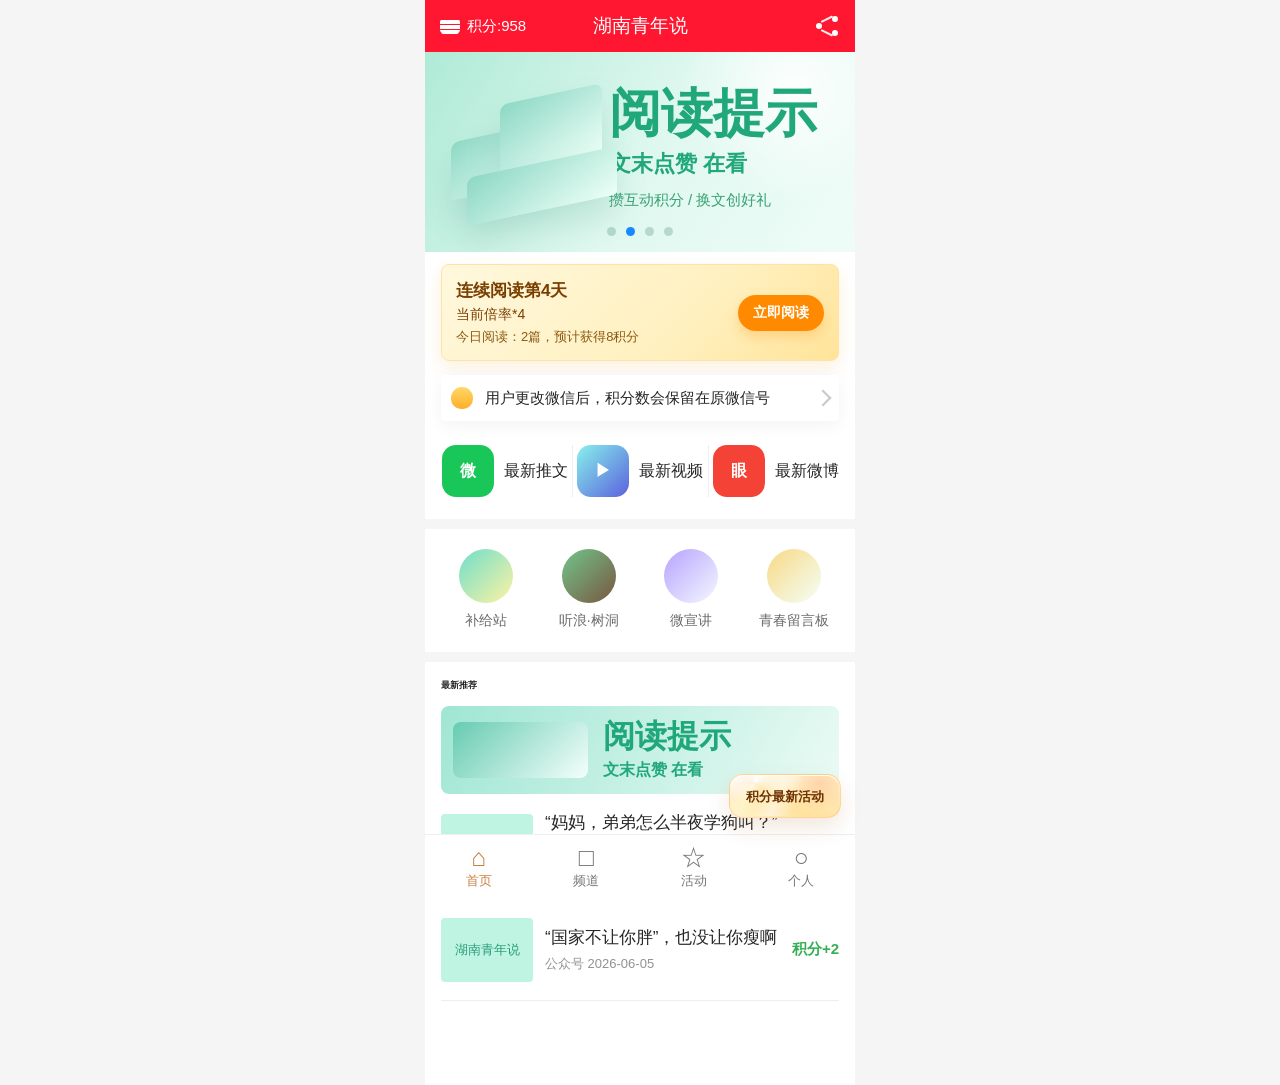
==== index.html @ 9aa3a5c1 "Add files via upload" ====
<!doctype html>
<html lang="zh-CN">
  <head>
    <meta charset="utf-8" />
    <meta name="viewport" content="width=device-width, initial-scale=1" />
    <title>湖南青年说</title>
    <link rel="stylesheet" href="./styles.css" />
  </head>
  <body>
    <main class="phone-page">
      <header class="topbar">
        <a class="points" href="./points-ledger.html" aria-label="查看我的积分流水">
          <span class="coin-stack" aria-hidden="true"></span>
          <span>积分:958</span>
        </a>
        <h1>湖南青年说</h1>
        <button class="page-share" type="button" aria-label="分享湖南青年说" aria-controls="share-modal">
          <span></span>
          <span></span>
          <span></span>
        </button>
      </header>

      <section class="hero" aria-label="首页轮播图">
        <div class="hero-art">
          <div class="book book-one"></div>
          <div class="book book-two"></div>
          <div class="book book-three"></div>
        </div>
        <div class="hero-copy">
          <strong>阅读提示</strong>
          <span>文末点赞 在看</span>
          <small>攒互动积分 / 换文创好礼</small>
        </div>
        <div class="dots" aria-hidden="true">
          <span></span>
          <span class="active"></span>
          <span></span>
          <span></span>
        </div>
      </section>

      <section class="checkin-card" aria-label="阅读签到">
        <div class="checkin-main">
          <strong>连续阅读第4天</strong>
          <span>当前倍率*4</span>
          <small>今日阅读：2篇，预计获得8积分</small>
        </div>
        <a class="read-button" href="#recommend">立即阅读</a>
      </section>

      <section class="notice">
        <span class="bell" aria-hidden="true"></span>
        <p>用户更改微信后，积分数会保留在原微信号</p>
        <span class="chevron" aria-hidden="true"></span>
      </section>

      <nav class="quick-links" aria-label="快捷入口">
        <a href="#">
          <span class="quick-icon wechat">微</span>
          <span>最新推文</span>
        </a>
        <a href="#">
          <span class="quick-icon video">▶</span>
          <span>最新视频</span>
        </a>
        <a href="#">
          <span class="quick-icon weibo">眼</span>
          <span>最新微博</span>
        </a>
      </nav>

      <section class="feature-grid" aria-label="频道入口">
        <a href="#">
          <span class="round-img img-one"></span>
          <span>补给站</span>
        </a>
        <a href="./tinglang-treehole.html">
          <span class="round-img img-two"></span>
          <span>听浪·树洞</span>
        </a>
        <a href="#">
          <span class="round-img img-three"></span>
          <span>微宣讲</span>
        </a>
        <a href="./message-board.html">
          <span class="round-img img-four"></span>
          <span>青春留言板</span>
        </a>
      </section>

      <section class="recommend" id="recommend">
        <h2>最新推荐</h2>
        <div class="banner">
          <div class="banner-art"></div>
          <div>
            <strong>阅读提示</strong>
            <span>文末点赞 在看</span>
          </div>
        </div>

        <article class="story">
          <div class="thumb">湖南青年说</div>
          <div class="story-body">
            <h3>“妈妈，弟弟怎么半夜学狗叫？”7岁姐姐一句话，救了弟弟一命</h3>
            <p>公众号 2026-06-05</p>
          </div>
          <strong>积分+2</strong>
        </article>

        <article class="story">
          <div class="thumb">湖南青年说</div>
          <div class="story-body">
            <h3>“国家不让你胖”，也没让你瘦啊</h3>
            <p>公众号 2026-06-05</p>
          </div>
          <strong>积分+2</strong>
        </article>
      </section>
    </main>

    <nav class="tabbar" aria-label="底部导航">
      <a class="active" href="#"><span>⌂</span>首页</a>
      <a href="#"><span>□</span>频道</a>
      <a href="#"><span>☆</span>活动</a>
      <a href="#"><span>○</span>个人</a>
    </nav>

    <a class="floating-activity floating-activity--points" href="./points-activity.html" aria-label="积分最新活动">
      <span class="floating-copy">积分最新活动</span>
    </a>

    <div class="share-modal" id="share-modal" aria-hidden="true">
      <div class="modal-backdrop" data-close-share></div>
      <section class="share-dialog" role="dialog" aria-modal="true" aria-labelledby="share-title">
        <div class="particle-field" aria-hidden="true">
          <span></span>
          <span></span>
          <span></span>
          <span></span>
          <span></span>
          <span></span>
          <span></span>
          <span></span>
        </div>
        <button class="modal-close" type="button" aria-label="关闭分享弹窗" data-close-share>×</button>
        <div class="system-mark" aria-hidden="true">
          <span></span>
          <span></span>
          <span></span>
        </div>
        <p class="modal-kicker">湖南青年说</p>
        <h2 id="share-title">分享有礼</h2>
        <p class="modal-message">当日第一次分享并有1位以上好友阅读，即可获得5积分</p>
        <button class="modal-action" type="button">立即分享</button>
      </section>
    </div>

    <script src="./script.js"></script>
  </body>
</html>
---- styles.css ----
:root {
  --red: #ff1731;
  --green: #24b17f;
  --text: #252525;
  --muted: #929292;
  --line: #eeeeee;
  --page: #f5f5f5;
  --radius-sm: 8px;
  --radius-md: 14px;
  --ease-pop: cubic-bezier(0.2, 0.9, 0.22, 1.18);
}

* {
  box-sizing: border-box;
}

html {
  background: #dedede;
}

body {
  margin: 0;
  min-height: 100vh;
  color: var(--text);
  font-family: -apple-system, BlinkMacSystemFont, "Segoe UI", "PingFang SC",
    "Microsoft YaHei", sans-serif;
  background: var(--page);
}

a {
  color: inherit;
  text-decoration: none;
}

.phone-page {
  width: min(100%, 430px);
  min-height: 100vh;
  margin: 0 auto;
  padding-bottom: 84px;
  background: #fff;
  overflow: hidden;
}

.topbar {
  position: sticky;
  top: 0;
  z-index: 10;
  display: grid;
  grid-template-columns: 1fr auto 1fr;
  align-items: center;
  height: 52px;
  padding: 0 14px;
  color: #fff;
  background: var(--red);
}

.topbar h1 {
  margin: 0;
  font-size: 19px;
  font-weight: 500;
  letter-spacing: 0;
}

.points {
  display: inline-flex;
  align-items: center;
  gap: 6px;
  font-size: 15px;
  white-space: nowrap;
}

.points-page {
  background: #f4f4f4;
}

.points-appbar {
  display: grid;
  grid-template-columns: 64px 1fr 96px;
  align-items: center;
  height: 52px;
  padding: 0 12px;
  border-bottom: 1px solid #eeeeee;
  background: #fff;
}

.points-appbar h1 {
  margin: 0;
  color: #333;
  font-size: 18px;
  font-weight: 500;
  text-align: center;
}

.points-appbar span {
  color: #666;
  font-size: 13px;
  text-align: right;
}

.back-link.dark {
  color: #333;
}

.points-ledger-card {
  margin: 14px 14px 24px;
  overflow: hidden;
  border: 1px solid #eeeeee;
  border-radius: 4px;
  background: #fff;
}

.points-summary {
  display: flex;
  align-items: flex-start;
  justify-content: space-between;
  gap: 12px;
  padding: 16px;
  border-bottom: 0;
  background: #fff;
}

.points-divider {
  height: 1px;
  margin: 0 16px;
  background: #e5e5e5;
}

.points-summary p {
  margin: 0 0 22px;
  color: #666;
  font-size: 18px;
  line-height: 1.2;
}

.points-summary strong {
  display: block;
  margin-bottom: 8px;
  color: #222;
  font-size: 18px;
  line-height: 1.45;
  font-weight: 500;
}

.points-summary time {
  display: block;
  color: #b8b8b8;
  font-size: 13px;
}

.points-summary button {
  padding: 0;
  color: #0f9f9a;
  font: inherit;
  font-size: 16px;
  border: 0;
  background: transparent;
  white-space: nowrap;
}

.ledger-list {
  overflow: hidden;
  background: #fff;
}

.ledger-list article {
  display: grid;
  grid-template-columns: 1fr auto;
  gap: 12px;
  align-items: center;
  min-height: 92px;
  padding: 15px 16px;
  border-top: 1px solid #eeeeee;
  transition:
    background 160ms ease,
    transform 160ms ease;
}

.ledger-list article:first-child {
  border-top: 0;
}

.ledger-list article:active {
  background: #fafafa;
  transform: scale(0.995);
}

.ledger-list h2 {
  display: -webkit-box;
  margin: 0;
  overflow: hidden;
  color: #222;
  font-size: 18px;
  line-height: 1.35;
  font-weight: 500;
  -webkit-line-clamp: 2;
  -webkit-box-orient: vertical;
}

.ledger-list p,
.ledger-list time {
  display: block;
  margin: 6px 0 0;
  color: #b8b8b8;
  font-size: 13px;
  line-height: 1.35;
}

.ledger-list strong {
  font-size: 17px;
  font-weight: 500;
  white-space: nowrap;
}

.score-plus {
  color: #2caf52;
}

.score-minus {
  color: #b8222d;
}

.points-activity-page {
  background:
    radial-gradient(circle at 18% 0%, rgba(255, 23, 49, 0.1), transparent 28%),
    radial-gradient(circle at 94% 20%, rgba(36, 177, 127, 0.12), transparent 24%),
    #f7f8f8;
  color: #202522;
}

.activity-hero {
  position: relative;
  overflow: hidden;
  margin: 14px 16px 12px;
  padding: 22px 18px;
  color: #1f4036;
  border: 1px solid rgba(36, 177, 127, 0.18);
  border-radius: var(--radius-md);
  background:
    radial-gradient(circle at 88% 14%, rgba(255, 255, 255, 0.98) 0 12%, transparent 13%),
    conic-gradient(from 220deg at 16% 18%, rgba(36, 177, 127, 0.2), rgba(255, 255, 255, 0.9), rgba(255, 138, 0, 0.14), rgba(239, 250, 245, 0.95), rgba(36, 177, 127, 0.2)),
    linear-gradient(135deg, rgba(255, 255, 255, 0.9), rgba(246, 255, 251, 0.88));
  box-shadow: 0 12px 30px rgba(20, 30, 26, 0.08);
}

.activity-hero::after {
  content: "";
  position: absolute;
  right: -34px;
  bottom: -42px;
  width: 132px;
  height: 132px;
  border: 1px solid rgba(255, 255, 255, 0.28);
  border-radius: 38px;
  transform: rotate(18deg);
}

.activity-hero p,
.activity-hero h2,
.activity-hero span {
  position: relative;
  z-index: 1;
}

.activity-hero p {
  margin: 0;
  color: #24b17f;
  font-size: 12px;
  font-weight: 800;
}

.activity-hero h2 {
  max-width: 280px;
  margin: 9px 0 8px;
  font-size: 25px;
  line-height: 1.22;
}

.activity-hero span {
  display: block;
  max-width: 280px;
  color: #5c756a;
  font-size: 13px;
  line-height: 1.45;
}

.activity-rules {
  display: grid;
  gap: 10px;
  margin: 0 16px 12px;
}

.rule-card {
  display: grid;
  grid-template-columns: 44px 1fr;
  gap: 12px;
  padding: 14px;
  border: 1px solid rgba(32, 37, 34, 0.08);
  border-radius: var(--radius-md);
  background: rgba(255, 255, 255, 0.94);
  box-shadow: 0 8px 20px rgba(33, 42, 38, 0.06);
}

.rule-featured {
  background:
    radial-gradient(circle at 94% 12%, rgba(36, 177, 127, 0.12), transparent 28%),
    #fff;
}

.rule-index {
  display: inline-flex;
  align-items: center;
  justify-content: center;
  width: 38px;
  height: 38px;
  color: var(--red);
  font-size: 13px;
  font-weight: 800;
  border-radius: 50%;
  background: rgba(255, 23, 49, 0.08);
}

.rule-card h3 {
  margin: 0;
  font-size: 16px;
  line-height: 1.25;
}

.rule-card p {
  margin: 6px 0 0;
  color: #6b7672;
  font-size: 13px;
  line-height: 1.5;
}

.multiplier-table {
  display: grid;
  grid-template-columns: repeat(3, minmax(0, 1fr));
  gap: 6px;
  margin: 10px 0 0;
}

.multiplier-table div {
  padding: 7px 6px;
  text-align: center;
  border: 1px solid rgba(32, 37, 34, 0.08);
  border-radius: 7px;
  background: rgba(255, 255, 255, 0.72);
}

.multiplier-table dt,
.multiplier-table dd {
  margin: 0;
}

.multiplier-table dt {
  color: #6b7672;
  font-size: 11px;
}

.multiplier-table dd {
  margin-top: 3px;
  color: #202522;
  font-size: 13px;
  font-weight: 800;
}

.activity-note {
  margin: 0 16px 14px;
  padding: 13px 14px;
  border-radius: var(--radius-md);
  background: rgba(255, 138, 0, 0.1);
}

.activity-note strong {
  display: block;
  color: #7a4b0b;
  font-size: 14px;
}

.activity-note p {
  margin: 6px 0 0;
  color: #8a5a12;
  font-size: 13px;
  line-height: 1.5;
}

.activity-cta {
  display: flex;
  align-items: center;
  justify-content: center;
  height: 44px;
  margin: 0 16px 24px;
  color: #fff;
  font-weight: 800;
  border-radius: var(--radius-sm);
  background: #24b17f;
  box-shadow: 0 10px 20px rgba(36, 177, 127, 0.18);
}

.page-share {
  appearance: none;
  border: 0;
  padding: 0;
  justify-self: end;
  position: relative;
  display: block;
  width: 28px;
  height: 28px;
  border-radius: 50%;
  background: transparent;
  cursor: pointer;
  transition:
    background 160ms ease,
    transform 160ms ease;
}

.page-share:active {
  transform: scale(0.9);
}

.page-share:focus-visible {
  outline: 2px solid rgba(255, 255, 255, 0.85);
  outline-offset: 3px;
}

.page-share::before,
.page-share::after {
  content: "";
  position: absolute;
  left: 8px;
  width: 13px;
  height: 2px;
  border-radius: 2px;
  background: rgba(255, 255, 255, 0.9);
  transform-origin: left center;
}

.page-share::before {
  top: 9px;
  transform: rotate(-26deg);
}

.page-share::after {
  bottom: 9px;
  transform: rotate(26deg);
}

.page-share span {
  position: absolute;
  width: 6px;
  height: 6px;
  border-radius: 50%;
  background: #fff;
}

.page-share span:nth-child(1) {
  left: 3px;
  top: 11px;
}

.page-share span:nth-child(2) {
  right: 3px;
  top: 4px;
}

.page-share span:nth-child(3) {
  right: 3px;
  bottom: 4px;
}

.coin-stack,
.bell {
  display: inline-block;
  width: 22px;
  height: 22px;
  flex: 0 0 auto;
}

.coin-stack {
  border-radius: 50%;
  background:
    linear-gradient(#fff, #fff) center 5px / 20px 4px no-repeat,
    linear-gradient(#fff, #fff) center 10px / 20px 4px no-repeat,
    linear-gradient(#fff, #fff) center 15px / 20px 4px no-repeat;
}

.hero {
  position: relative;
  display: grid;
  grid-template-columns: 42% 58%;
  min-height: 200px;
  padding: 26px 20px 34px;
  overflow: hidden;
  background:
    radial-gradient(circle at 86% 18%, rgba(255, 255, 255, 0.9), transparent 28%),
    linear-gradient(120deg, #afead7 0%, #dff8ef 52%, #effcf8 100%);
}

.hero-art {
  position: relative;
  min-height: 118px;
}

.book {
  position: absolute;
  border-radius: 8px 8px 4px 4px;
  background: linear-gradient(150deg, #8dd8c4, #ecfff7);
  box-shadow: 0 18px 30px rgba(61, 149, 130, 0.18);
  transform: skewY(-12deg);
}

.book-one {
  left: 6px;
  top: 54px;
  width: 100px;
  height: 58px;
}

.book-two {
  left: 55px;
  top: 16px;
  width: 102px;
  height: 70px;
}

.book-three {
  left: 22px;
  top: 84px;
  width: 150px;
  height: 48px;
}

.hero-copy {
  display: flex;
  flex-direction: column;
  justify-content: center;
  min-width: 0;
  color: #20a77a;
}

.hero-copy strong {
  font-size: clamp(40px, 12vw, 52px);
  line-height: 1.05;
  font-weight: 800;
}

.hero-copy span {
  margin-top: 8px;
  font-size: 22px;
  font-weight: 700;
  white-space: nowrap;
}

.hero-copy small {
  margin-top: 12px;
  font-size: 15px;
  color: #39a274;
}

.dots {
  position: absolute;
  bottom: 16px;
  left: 50%;
  display: flex;
  gap: 10px;
  transform: translateX(-50%);
}

.dots span {
  width: 9px;
  height: 9px;
  border-radius: 50%;
  background: rgba(27, 102, 87, 0.22);
}

.dots .active {
  background: #1689ff;
}

.checkin-card {
  display: flex;
  align-items: center;
  justify-content: space-between;
  gap: 14px;
  margin: 12px 16px 14px;
  padding: 14px;
  color: #793f00;
  border: 1px solid #ffe2a8;
  border-radius: 8px;
  background: linear-gradient(135deg, #fff8dd 0%, #fff0bf 62%, #ffe49a 100%);
  box-shadow: 0 7px 18px rgba(235, 166, 48, 0.16);
}

.checkin-main {
  min-width: 0;
}

.checkin-main strong,
.checkin-main span,
.checkin-main small {
  display: block;
}

.checkin-main strong {
  font-size: 17px;
}

.checkin-main span {
  margin-top: 4px;
  font-size: 14px;
}

.checkin-main small {
  margin-top: 4px;
  color: #8b5a10;
  font-size: 13px;
}

.read-button {
  display: inline-flex;
  align-items: center;
  justify-content: center;
  min-width: 86px;
  height: 36px;
  padding: 0 14px;
  color: #fff;
  font-size: 14px;
  font-weight: 700;
  border-radius: 18px;
  background: #ff8a00;
  box-shadow: 0 6px 12px rgba(255, 138, 0, 0.24);
  white-space: nowrap;
}

.notice {
  display: flex;
  align-items: center;
  gap: 12px;
  margin: 0 16px;
  padding: 12px 10px;
  border-radius: 4px;
  background: #fff;
  box-shadow: 0 4px 18px rgba(0, 0, 0, 0.05);
}

.notice p {
  flex: 1;
  margin: 0;
  font-size: 15px;
  white-space: nowrap;
  overflow: hidden;
  text-overflow: ellipsis;
}

.bell {
  border-radius: 50% 50% 45% 45%;
  background: linear-gradient(#ffd766, #ffaf28);
}

.chevron {
  width: 12px;
  height: 12px;
  border-top: 2px solid #c8c8c8;
  border-right: 2px solid #c8c8c8;
  transform: rotate(45deg);
}

.quick-links {
  display: grid;
  grid-template-columns: repeat(3, 1fr);
  padding: 24px 12px 22px;
  border-bottom: 10px solid var(--page);
}

.quick-links a {
  display: flex;
  align-items: center;
  justify-content: center;
  gap: 10px;
  min-width: 0;
  font-size: 16px;
}

.quick-links a + a {
  border-left: 1px solid var(--line);
}

.quick-icon {
  display: inline-flex;
  align-items: center;
  justify-content: center;
  width: 52px;
  height: 52px;
  color: #fff;
  font-size: 16px;
  font-weight: 800;
  border-radius: 14px;
}

.wechat {
  background: #19c759;
}

.video {
  background: linear-gradient(135deg, #87f1ec, #5b61dd);
}

.weibo {
  background: #f44336;
}

.feature-grid {
  display: grid;
  grid-template-columns: repeat(4, 1fr);
  gap: 12px;
  padding: 20px 16px 22px;
  border-bottom: 10px solid var(--page);
}

.feature-grid a {
  display: flex;
  flex-direction: column;
  align-items: center;
  gap: 9px;
  min-width: 0;
  color: #6b6b6b;
  font-size: 14px;
  text-align: center;
}

.round-img {
  width: 54px;
  height: 54px;
  border-radius: 50%;
  background: linear-gradient(135deg, #6edecb, #fff3a3);
}

.img-two {
  background: linear-gradient(135deg, #72c58b, #78563f);
}

.img-three {
  background: linear-gradient(135deg, #b7a3ff, #f4f8ff);
}

.img-four {
  background: linear-gradient(135deg, #f7d985, #f5fff8);
}

.recommend {
  padding: 18px 16px 0;
}

.recommend h2 {
  margin: 0 0 14px;
  font-size: 8.5px;
}

.banner {
  display: grid;
  grid-template-columns: 40% 1fr;
  align-items: center;
  min-height: 88px;
  padding: 12px;
  border-radius: 8px;
  color: #20a77a;
  background: linear-gradient(120deg, #9fe6d3, #ebfbf5);
}

.banner-art {
  width: 90%;
  height: 56px;
  border-radius: 8px;
  background: linear-gradient(135deg, #67cbb2, #f4fffb);
}

.banner strong,
.banner span {
  display: block;
  white-space: nowrap;
}

.banner strong {
  font-size: 32px;
  line-height: 1;
}

.banner span {
  margin-top: 8px;
  font-size: 16px;
  font-weight: 700;
}

.story {
  display: grid;
  grid-template-columns: 92px 1fr auto;
  gap: 12px;
  align-items: center;
  padding: 18px 0;
  border-bottom: 1px solid var(--line);
}

.thumb {
  display: flex;
  align-items: center;
  justify-content: center;
  height: 64px;
  padding: 8px;
  color: #2b9d79;
  font-size: 13px;
  border-radius: 4px;
  background: #bff4e3;
}

.story h3 {
  display: -webkit-box;
  margin: 0;
  overflow: hidden;
  font-size: 17px;
  line-height: 1.35;
  font-weight: 500;
  -webkit-line-clamp: 2;
  -webkit-box-orient: vertical;
}

.story p {
  margin: 5px 0 0;
  color: var(--muted);
  font-size: 13px;
}

.story > strong {
  color: #36af54;
  font-size: 15px;
  white-space: nowrap;
}

.tabbar {
  position: fixed;
  right: 0;
  bottom: 0;
  left: 0;
  z-index: 20;
  display: grid;
  grid-template-columns: repeat(4, 1fr);
  width: min(100%, 430px);
  height: 66px;
  margin: 0 auto;
  border-top: 1px solid var(--line);
  background: #fff;
}

.tabbar a {
  display: flex;
  flex-direction: column;
  align-items: center;
  justify-content: center;
  gap: 2px;
  color: #777;
  font-size: 13px;
}

.tabbar span {
  font-size: 25px;
  line-height: 1;
}

.tabbar .active {
  color: #c98143;
}

.floating-activity {
  position: fixed;
  right: max(14px, calc((100vw - 430px) / 2 + 14px));
  bottom: 82px;
  z-index: 30;
  isolation: isolate;
  display: inline-flex;
  align-items: center;
  justify-content: center;
  min-width: 112px;
  min-height: 44px;
  max-width: 132px;
  overflow: hidden;
  padding: 8px 14px;
  color: #6e3100;
  font-size: 13px;
  line-height: 1;
  font-weight: 800;
  border: 1px solid rgba(255, 159, 67, 0.34);
  border-radius: var(--radius-md);
  background:
    radial-gradient(120% 150% at 0% 0%, rgba(255, 255, 255, 0.95) 0%, transparent 42%),
    conic-gradient(from 210deg at 22% 20%, rgba(255, 243, 199, 0.95), rgba(255, 149, 61, 0.22), rgba(255, 255, 255, 0.88), rgba(255, 214, 118, 0.62), rgba(255, 243, 199, 0.95)),
    linear-gradient(135deg, #fffaf0, #fff4df);
  box-shadow:
    0 10px 22px rgba(166, 91, 18, 0.14),
    inset 0 1px 0 rgba(255, 255, 255, 0.9);
  cursor: pointer;
  transition:
    border-color 180ms ease,
    box-shadow 180ms ease,
    filter 180ms ease,
    transform 180ms var(--ease-pop);
}

.floating-activity::before {
  content: "";
  position: absolute;
  inset: 1px;
  z-index: -1;
  border-radius: inherit;
  background:
    linear-gradient(110deg, transparent 0 28%, rgba(255, 255, 255, 0.62) 44%, transparent 62%),
    radial-gradient(circle at 82% 18%, rgba(255, 102, 71, 0.2), transparent 30%);
  opacity: 0.82;
  transition:
    opacity 180ms ease,
    transform 220ms ease;
}

.floating-activity:hover,
.floating-activity:focus-visible {
  transform: translateY(-3px);
  border-color: rgba(255, 126, 45, 0.52);
  filter: saturate(1.08);
  box-shadow:
    0 15px 28px rgba(166, 91, 18, 0.2),
    inset 0 1px 0 rgba(255, 255, 255, 0.95);
}

.floating-activity:hover::before,
.floating-activity:focus-visible::before {
  opacity: 1;
  transform: translateX(5px);
}

.floating-activity:focus-visible {
  outline: 2px solid rgba(255, 138, 0, 0.42);
  outline-offset: 3px;
}

.floating-activity:active {
  transform: translateY(-1px) scale(0.97);
}

.floating-copy {
  position: relative;
  z-index: 1;
}

.floating-activity--points {
  --variant-accent: #ff8a00;
  animation: activity-bob 3.8s ease-in-out infinite;
}

.floating-activity--points:hover,
.floating-activity--points:focus-visible {
  animation-play-state: paused;
}

@keyframes activity-bob {
  0%,
  100% {
    translate: 0 0;
  }

  50% {
    translate: 0 -5px;
  }
}

.modal-open {
  overflow: hidden;
}

.share-modal {
  position: fixed;
  inset: 0;
  z-index: 50;
  display: grid;
  place-items: center;
  padding: 20px;
  pointer-events: none;
  opacity: 0;
  transition: opacity 180ms ease;
}

.share-modal.is-open {
  pointer-events: auto;
  opacity: 1;
}

.modal-backdrop {
  position: absolute;
  inset: 0;
  background: rgba(22, 24, 30, 0.4);
  backdrop-filter: blur(14px) saturate(1.2);
  -webkit-backdrop-filter: blur(14px) saturate(1.2);
}

.share-dialog {
  position: relative;
  width: min(100%, 340px);
  overflow: hidden;
  padding: 24px 22px 22px;
  text-align: center;
  border: 1px solid rgba(255, 255, 255, 0.68);
  border-radius: var(--radius-md);
  background:
    linear-gradient(180deg, rgba(255, 255, 255, 0.88), rgba(255, 255, 255, 0.76)),
    radial-gradient(circle at 50% 0%, rgba(255, 51, 70, 0.18), transparent 42%);
  box-shadow:
    0 24px 60px rgba(35, 36, 43, 0.2),
    inset 0 1px 0 rgba(255, 255, 255, 0.85);
  transform: translateY(16px) scale(0.96);
  transition:
    transform 220ms var(--ease-pop),
    opacity 180ms ease;
}

.share-modal.is-open .share-dialog {
  transform: translateY(0) scale(1);
}

.particle-field {
  position: absolute;
  inset: 0;
  overflow: hidden;
  pointer-events: none;
}

.particle-field span {
  position: absolute;
  width: 5px;
  height: 5px;
  border-radius: 50%;
  background: rgba(255, 44, 64, 0.45);
  animation: particle-float 3.8s ease-in-out infinite;
}

.particle-field span:nth-child(1) {
  left: 12%;
  top: 18%;
}

.particle-field span:nth-child(2) {
  left: 76%;
  top: 16%;
  animation-delay: 0.3s;
  background: rgba(36, 177, 127, 0.5);
}

.particle-field span:nth-child(3) {
  left: 87%;
  top: 48%;
  animation-delay: 0.7s;
}

.particle-field span:nth-child(4) {
  left: 18%;
  top: 64%;
  animation-delay: 1s;
  background: rgba(255, 138, 0, 0.48);
}

.particle-field span:nth-child(5) {
  left: 62%;
  top: 78%;
  animation-delay: 1.4s;
}

.particle-field span:nth-child(6) {
  left: 42%;
  top: 14%;
  animation-delay: 1.7s;
  background: rgba(22, 137, 255, 0.42);
}

.particle-field span:nth-child(7) {
  left: 30%;
  top: 84%;
  animation-delay: 2s;
}

.particle-field span:nth-child(8) {
  left: 92%;
  top: 76%;
  animation-delay: 2.4s;
  background: rgba(36, 177, 127, 0.45);
}

.modal-close {
  position: absolute;
  top: 12px;
  right: 12px;
  display: inline-flex;
  align-items: center;
  justify-content: center;
  width: 30px;
  height: 30px;
  padding: 0;
  color: #6d6d6d;
  font-size: 22px;
  line-height: 1;
  border: 0;
  border-radius: 50%;
  background: rgba(255, 255, 255, 0.7);
  cursor: pointer;
  transition:
    background 160ms ease,
    transform 160ms ease;
}

.modal-close:active,
.modal-action:active {
  transform: scale(0.96);
}

.system-mark {
  position: relative;
  display: inline-flex;
  align-items: center;
  justify-content: center;
  width: 58px;
  height: 58px;
  margin: 4px auto 12px;
  border-radius: 18px;
  background: linear-gradient(135deg, #ff263f, #ff8a00);
  box-shadow: 0 14px 28px rgba(255, 55, 55, 0.26);
}

.system-mark span {
  position: absolute;
  width: 8px;
  height: 8px;
  border-radius: 50%;
  background: #fff;
}

.system-mark span:nth-child(1) {
  left: 16px;
  top: 25px;
}

.system-mark span:nth-child(2) {
  right: 15px;
  top: 15px;
}

.system-mark span:nth-child(3) {
  right: 15px;
  bottom: 15px;
}

.modal-kicker {
  margin: 0;
  color: var(--red);
  font-size: 12px;
  font-weight: 700;
}

.share-dialog h2 {
  margin: 7px 0 0;
  font-size: 26px;
  line-height: 1.15;
}

.modal-message {
  margin: 12px auto 20px;
  color: #5e4a45;
  font-size: 17px;
  line-height: 1.45;
}

.modal-action {
  display: inline-flex;
  align-items: center;
  justify-content: center;
  width: 100%;
  height: 44px;
  color: #fff;
  font-size: 16px;
  font-weight: 800;
  border: 0;
  border-radius: var(--radius-sm);
  background: linear-gradient(90deg, #ff263f, #ff8a00);
  box-shadow: 0 12px 24px rgba(255, 82, 35, 0.24);
  cursor: pointer;
  transition:
    box-shadow 160ms ease,
    transform 160ms ease;
}

@keyframes particle-float {
  0%,
  100% {
    transform: translate3d(0, 0, 0) scale(1);
    opacity: 0.34;
  }

  50% {
    transform: translate3d(8px, -12px, 0) scale(1.8);
    opacity: 0.88;
  }
}

@media (prefers-reduced-motion: reduce) {
  .floating-activity,
  .board-particles span,
  .particle-field span {
    animation: none;
  }

  .page-share,
  .floating-activity,
  .share-dialog,
  .submit-message,
  .board-hero,
  .points-panel,
  .message-list article,
  .message-form input,
  .message-form textarea {
    transition: none;
  }
}

.board-page {
  position: relative;
  --board-ease: cubic-bezier(0.2, 0.8, 0.2, 1);
  --board-background: #f8faf9;
  --board-card: rgba(255, 255, 255, 0.86);
  --board-card-solid: #ffffff;
  --board-foreground: #202522;
  --board-muted: #6c7772;
  --board-border: rgba(32, 37, 34, 0.1);
  --board-ring: rgba(36, 177, 127, 0.22);
  --board-shadow: 0 12px 30px rgba(20, 30, 26, 0.08);
  background:
    radial-gradient(circle at 18% 0%, rgba(36, 177, 127, 0.12), transparent 28%),
    radial-gradient(circle at 100% 22%, rgba(255, 138, 0, 0.1), transparent 24%),
    linear-gradient(180deg, var(--board-background) 0%, #f5f7f6 100%);
  color: var(--board-foreground);
}

.board-particles {
  position: fixed;
  inset: 52px calc((100vw - min(100%, 430px)) / 2) 66px;
  z-index: 0;
  pointer-events: none;
  overflow: hidden;
}

.board-particles span {
  position: absolute;
  width: 4px;
  height: 4px;
  border-radius: 50%;
  background: rgba(36, 177, 127, 0.34);
  box-shadow: 0 0 18px rgba(36, 177, 127, 0.24);
  animation: board-particle-float 5.2s var(--board-ease) infinite;
}

.board-particles span:nth-child(1) {
  left: 12%;
  top: 10%;
}

.board-particles span:nth-child(2) {
  left: 82%;
  top: 18%;
  animation-delay: 0.6s;
  background: rgba(255, 138, 0, 0.32);
}

.board-particles span:nth-child(3) {
  left: 72%;
  top: 46%;
  animation-delay: 1.2s;
}

.board-particles span:nth-child(4) {
  left: 18%;
  top: 62%;
  animation-delay: 1.8s;
  background: rgba(255, 138, 0, 0.26);
}

.board-particles span:nth-child(5) {
  left: 46%;
  top: 82%;
  animation-delay: 2.4s;
}

.board-particles span:nth-child(6) {
  left: 90%;
  top: 78%;
  animation-delay: 3s;
}

.board-page > :not(.board-particles) {
  position: relative;
  z-index: 1;
}

.board-topbar {
  position: sticky;
  top: 0;
  z-index: 10;
  display: grid;
  grid-template-columns: 40px 1fr 40px;
  align-items: center;
  height: 52px;
  padding: 0 12px;
  color: #fff;
  background:
    linear-gradient(90deg, rgba(255, 255, 255, 0.08), transparent 42%),
    var(--red);
  box-shadow: 0 2px 10px rgba(255, 23, 49, 0.16);
}

.board-topbar h1 {
  margin: 0;
  font-size: 17px;
  font-weight: 700;
  text-align: center;
}

.back-link {
  display: inline-flex;
  align-items: center;
  justify-content: center;
  width: 36px;
  height: 36px;
  font-size: 34px;
  line-height: 1;
  border-radius: 50%;
  transition:
    background 180ms var(--board-ease),
    transform 180ms var(--board-ease);
}

.back-link:active {
  transform: scale(0.92);
  background: rgba(255, 255, 255, 0.14);
}

.board-bento {
  display: grid;
  grid-template-columns: 1fr;
  gap: 8px;
  margin: 14px 16px 6px;
}

.board-hero {
  position: relative;
  overflow: hidden;
  min-height: 148px;
  padding: 20px 18px;
  color: var(--board-foreground);
  border: 1px solid var(--board-border);
  border-radius: var(--radius-md);
  background:
    radial-gradient(circle at 88% 14%, rgba(255, 255, 255, 0.98) 0 12%, transparent 13%),
    conic-gradient(from 220deg at 16% 18%, rgba(36, 177, 127, 0.2), rgba(255, 255, 255, 0.9), rgba(255, 138, 0, 0.14), rgba(239, 250, 245, 0.95), rgba(36, 177, 127, 0.2)),
    linear-gradient(135deg, rgba(255, 255, 255, 0.9), rgba(246, 255, 251, 0.88));
  box-shadow: var(--board-shadow);
  transition:
    border-color 180ms var(--board-ease),
    transform 180ms var(--board-ease),
    box-shadow 180ms var(--board-ease);
}

.board-hero::after {
  content: "";
  position: absolute;
  right: -30px;
  bottom: -32px;
  width: 118px;
  height: 118px;
  border-radius: 32px;
  background:
    linear-gradient(135deg, rgba(255, 255, 255, 0.72), transparent),
    rgba(36, 177, 127, 0.12);
  transform: rotate(16deg);
}

.board-hero:active,
.points-panel:active,
.message-list article:active {
  transform: translateY(1px) scale(0.995);
}

.board-hero p {
  position: relative;
  z-index: 1;
  margin: 0;
  color: var(--green);
  font-size: 12px;
  font-weight: 800;
  line-height: 1.2;
}

.board-hero h2 {
  position: relative;
  z-index: 1;
  margin: 9px 0 8px;
  font-family: -apple-system, BlinkMacSystemFont, "Segoe UI", "PingFang SC",
    "Microsoft YaHei", sans-serif;
  font-size: 23px;
  line-height: 1.24;
  font-weight: 800;
  letter-spacing: 0;
}

.board-hero span {
  position: relative;
  z-index: 1;
  display: block;
  color: #5c756a;
  font-size: 14px;
  line-height: 1.45;
}

.points-panel {
  display: flex;
  align-items: center;
  justify-content: space-between;
  padding: 14px;
  border: 1px solid rgba(255, 138, 0, 0.18);
  border-radius: var(--radius-md);
  background:
    radial-gradient(circle at 92% 20%, rgba(255, 138, 0, 0.1), transparent 30%),
    linear-gradient(135deg, var(--board-card-solid), rgba(255, 251, 243, 0.9));
  box-shadow: var(--board-shadow);
  transition:
    border-color 180ms var(--board-ease),
    transform 180ms var(--board-ease);
}

.points-panel strong,
.points-panel span {
  display: block;
}

.points-panel strong {
  font-size: 15px;
  font-weight: 800;
}

.points-panel span {
  margin-top: 4px;
  color: var(--muted);
  font-size: 13px;
}

.points-panel b {
  padding: 7px 11px;
  color: #2caf52;
  font-size: 20px;
  border-radius: 999px;
  background: rgba(36, 177, 127, 0.12);
}

.message-form {
  position: sticky;
  top: 64px;
  z-index: 8;
  margin: -50px 16px 18px;
  padding: 12px 16px 12px;
  border-radius: var(--radius-md);
  border: 1px solid var(--board-border);
  background:
    linear-gradient(180deg, var(--board-card), rgba(255, 255, 255, 0.9)),
    radial-gradient(circle at 0% 0%, rgba(36, 177, 127, 0.12), transparent 35%);
  box-shadow: 0 18px 36px rgba(33, 42, 38, 0.1);
  backdrop-filter: blur(10px);
  -webkit-backdrop-filter: blur(10px);
}

.form-heading {
  display: flex;
  align-items: center;
  justify-content: space-between;
  margin-bottom: 10px;
}

.form-heading strong {
  color: var(--text);
  font-size: 18px;
  font-weight: 800;
}

.form-heading span {
  color: var(--board-muted);
  font-size: 12px;
  font-weight: 700;
}

.message-form label {
  display: block;
  margin-bottom: 7px;
  color: var(--board-foreground);
  font-size: 13px;
  font-weight: 700;
}

.message-form input,
.message-form textarea {
  width: 100%;
  margin-bottom: 10px;
  padding: 12px;
  color: var(--text);
  font: inherit;
  font-size: 15px;
  border: 1px solid var(--board-border);
  border-radius: var(--radius-sm);
  background: rgba(255, 255, 255, 0.76);
  outline: none;
  transition:
    border-color 180ms var(--board-ease),
    box-shadow 180ms var(--board-ease),
    background 180ms var(--board-ease),
    transform 180ms var(--board-ease);
}

.message-form textarea {
  min-height: 82px;
  resize: vertical;
  line-height: 1.55;
}

.message-form input:focus,
.message-form textarea:focus {
  border-color: rgba(36, 177, 127, 0.7);
  background: #fff;
  box-shadow: 0 0 0 3px var(--board-ring);
  transform: translateY(-1px);
}

.submit-message {
  width: 100%;
  height: 46px;
  color: #fff;
  font-size: 15px;
  font-weight: 800;
  border: 0;
  border-radius: var(--radius-sm);
  background: #24b17f;
  box-shadow: 0 10px 20px rgba(36, 177, 127, 0.18);
  transition:
    box-shadow 180ms var(--board-ease),
    transform 180ms var(--board-ease),
    filter 180ms var(--board-ease);
}

.submit-message:hover,
.submit-message:focus-visible {
  filter: saturate(1.08);
  box-shadow: 0 14px 24px rgba(36, 177, 127, 0.24);
  transform: translateY(-1px);
}

.submit-message:active {
  transform: scale(0.98);
}

.message-feedback {
  min-height: 20px;
  margin: 9px 0 0;
  color: #2caf52;
  font-size: 13px;
  font-weight: 700;
  text-align: center;
}

.message-board-group {
  position: relative;
  z-index: 1;
  display: grid;
  gap: 10px;
  margin: 78px 16px 22px;
  padding: 10px 10px 20px;
  border: 1px solid var(--board-border);
  border-radius: var(--radius-md);
  background: rgba(255, 255, 255, 0.38);
  box-shadow: 0 10px 24px rgba(33, 42, 38, 0.06);
}

.message-section-title {
  padding: 2px 4px 0;
  border: 0;
  border-radius: 0;
  background: transparent;
  box-shadow: none;
}

.message-section-title h2 {
  margin: 0;
  color: var(--board-foreground);
  font-size: 18px;
  line-height: 1.25;
  font-weight: 800;
}

.message-list {
  display: grid;
  grid-template-columns: 1fr;
  gap: 10px;
}

.message-list article {
  padding: 14px;
  border: 1px solid var(--board-border);
  border-radius: var(--radius-md);
  background:
    linear-gradient(135deg, var(--board-card-solid), rgba(248, 253, 251, 0.96)),
    var(--board-card-solid);
  box-shadow: 0 8px 18px rgba(33, 42, 38, 0.05);
  transition:
    border-color 180ms var(--board-ease),
    transform 180ms var(--board-ease);
}

@keyframes board-particle-float {
  0%,
  100% {
    opacity: 0.18;
    transform: translate3d(0, 0, 0) scale(1);
  }

  50% {
    opacity: 0.64;
    transform: translate3d(8px, -12px, 0) scale(1.7);
  }
}

.message-list article:first-of-type {
  border-radius: var(--radius-md);
}

.message-list article:last-of-type {
  border-radius: var(--radius-md);
}

.message-list strong {
  font-size: 14px;
}

.message-list p {
  margin: 7px 0 0;
  color: #555;
  font-size: 14px;
  line-height: 1.5;
}

.wave-page {
  background:
    radial-gradient(circle at 20% 8%, rgba(255, 211, 119, 0.16), transparent 26%),
    linear-gradient(180deg, #f7fbfb 0%, #f5f6f8 100%);
  color: #202522;
}

.wave-hero {
  position: relative;
  margin: 14px 16px 12px;
  min-height: 214px;
  overflow: hidden;
  border-radius: var(--radius-md);
  background: #dce9ef;
  box-shadow: 0 16px 36px rgba(24, 44, 56, 0.16);
}

.wave-hero img {
  display: block;
  width: 100%;
  height: 214px;
  object-fit: cover;
}

.wave-hero::after {
  content: "";
  position: absolute;
  inset: 0;
  background:
    linear-gradient(180deg, rgba(0, 0, 0, 0.08), rgba(0, 0, 0, 0.52)),
    radial-gradient(circle at 84% 12%, rgba(255, 225, 151, 0.4), transparent 26%);
}

.wave-hero-copy {
  position: absolute;
  right: 18px;
  bottom: 18px;
  left: 18px;
  z-index: 1;
  color: #fff;
}

.wave-hero-copy h1 {
  margin: 0 0 10px;
  font-family: "STXingkai", "KaiTi", "Kaiti SC", "Microsoft YaHei", cursive;
  font-size: 52px;
  line-height: 0.95;
  font-weight: 700;
  letter-spacing: 0;
  text-shadow: 0 4px 18px rgba(0, 0, 0, 0.36);
}

.wave-hero-copy p {
  margin: 0 0 8px;
  font-size: 12px;
  font-weight: 800;
  opacity: 0.86;
}

.wave-hero-copy h2 {
  margin: 0;
  font-size: 21px;
  line-height: 1.34;
  font-weight: 800;
}

.wave-title-card {
  margin: 0 16px 12px;
  padding: 18px 16px;
  border: 1px solid rgba(32, 37, 34, 0.08);
  border-radius: var(--radius-md);
  background:
    radial-gradient(circle at 96% 0%, rgba(36, 177, 127, 0.12), transparent 28%),
    #fff;
  box-shadow: 0 10px 26px rgba(24, 44, 56, 0.08);
}

.wave-title-card p,
.wave-title-card span {
  margin: 0;
  color: #6b7672;
  font-size: 13px;
}

.wave-topic-card,
.wave-archive-card {
  margin: 0 16px 12px;
  padding: 14px;
  border: 1px solid rgba(32, 37, 34, 0.08);
  border-radius: var(--radius-md);
  background: #fff;
  box-shadow: 0 10px 26px rgba(24, 44, 56, 0.06);
}

.wave-topic-card {
  background:
    radial-gradient(circle at 96% 0%, rgba(255, 138, 0, 0.1), transparent 28%),
    #fff;
}

.wave-topic-card strong,
.wave-archive-card strong {
  display: block;
  color: #202522;
  font-size: 15px;
}

.wave-topic-card p,
.wave-archive-card p {
  margin: 7px 0 0;
  color: #6b7672;
  font-size: 13px;
  line-height: 1.5;
}

.wave-form {
  margin: 0 16px 22px;
  padding: 16px;
  border: 1px solid rgba(32, 37, 34, 0.09);
  border-radius: var(--radius-md);
  background: rgba(255, 255, 255, 0.94);
  box-shadow: 0 12px 30px rgba(24, 44, 56, 0.08);
}

.wave-form label {
  display: block;
  margin: 0 0 7px;
  color: #202522;
  font-size: 13px;
  font-weight: 800;
}

.wave-form input,
.wave-form select,
.wave-form textarea {
  width: 100%;
  margin: 0 0 13px;
  padding: 12px;
  color: #202522;
  font: inherit;
  font-size: 15px;
  border: 1px solid rgba(32, 37, 34, 0.12);
  border-radius: var(--radius-sm);
  background: #fbfcfc;
  outline: none;
  transition:
    border-color 180ms var(--ease-pop),
    box-shadow 180ms ease,
    background 180ms ease;
}

.wave-form textarea {
  min-height: 132px;
  resize: vertical;
  line-height: 1.55;
}

.wave-form input:focus,
.wave-form select:focus,
.wave-form textarea:focus {
  border-color: rgba(36, 177, 127, 0.7);
  background: #fff;
  box-shadow: 0 0 0 3px rgba(36, 177, 127, 0.14);
}

#wave-image {
  font-size: 12px;
}

.wave-note {
  margin: -4px 0 13px;
  padding: 10px 12px;
  color: #8a5a12;
  font-size: 12px;
  line-height: 1.45;
  border-radius: var(--radius-sm);
  background: rgba(255, 138, 0, 0.1);
}

.wave-helper {
  margin: -6px 0 13px;
  color: #6b7672;
  font-size: 12px;
}

.wave-submit {
  width: 100%;
  height: 46px;
  color: #fff;
  font-size: 15px;
  font-weight: 800;
  border: 0;
  border-radius: var(--radius-sm);
  background: #24b17f;
  box-shadow: 0 10px 20px rgba(36, 177, 127, 0.2);
}

.wave-feedback {
  min-height: 20px;
  margin: 10px 0 0;
  color: #24b17f;
  font-size: 13px;
  font-weight: 700;
  text-align: center;
}

.wave-archive-card {
  margin-bottom: 24px;
}

.wave-archive-card h2 {
  margin: 0 0 10px;
  font-size: 17px;
  line-height: 1.25;
}

.wave-archive-card article {
  display: grid;
  grid-template-columns: 1fr auto;
  gap: 12px;
  align-items: center;
  padding: 12px 0;
  border-top: 1px solid rgba(32, 37, 34, 0.08);
}

.wave-archive-card article:first-of-type {
  border-top: 0;
}

.wave-archive-card article div {
  min-width: 0;
}

.wave-archive-card article strong {
  display: block;
  overflow: hidden;
  color: #202522;
  font-size: 14px;
  line-height: 1.35;
  white-space: nowrap;
  text-overflow: ellipsis;
}

.wave-archive-card article span {
  display: block;
  margin-top: 5px;
  color: #6b7672;
  font-size: 12px;
}

.wave-archive-card time {
  color: #9aa19e;
  font-size: 12px;
  white-space: nowrap;
}

.wave-modal {
  position: fixed;
  inset: 0;
  z-index: 60;
  display: grid;
  place-items: center;
  padding: 20px;
  pointer-events: none;
  opacity: 0;
  transition: opacity 180ms ease;
}

.wave-modal.is-open {
  pointer-events: auto;
  opacity: 1;
}

.wave-modal-backdrop {
  position: absolute;
  inset: 0;
  background: rgba(22, 24, 30, 0.42);
  backdrop-filter: blur(12px);
  -webkit-backdrop-filter: blur(12px);
}

.wave-dialog {
  position: relative;
  width: min(100%, 320px);
  padding: 24px 20px 20px;
  text-align: center;
  border-radius: var(--radius-md);
  background: #fff;
  box-shadow: 0 24px 60px rgba(24, 44, 56, 0.22);
  transform: translateY(14px) scale(0.96);
  transition: transform 220ms var(--ease-pop);
}

.wave-modal.is-open .wave-dialog {
  transform: translateY(0) scale(1);
}

.wave-modal-close {
  position: absolute;
  top: 10px;
  right: 10px;
  width: 30px;
  height: 30px;
  color: #777;
  font-size: 22px;
  line-height: 1;
  border: 0;
  border-radius: 50%;
  background: #f3f5f4;
}

.wave-dialog-mark {
  display: inline-flex;
  align-items: center;
  justify-content: center;
  width: 54px;
  height: 54px;
  margin-bottom: 12px;
  color: #fff;
  font-size: 28px;
  font-weight: 800;
  border-radius: 50%;
  background: #24b17f;
}

.wave-dialog h2 {
  margin: 0;
  font-size: 22px;
}

.wave-dialog p {
  margin: 10px 0 18px;
  color: #5d6965;
  font-size: 14px;
  line-height: 1.55;
}

.wave-dialog-action {
  width: 100%;
  height: 42px;
  color: #fff;
  font-size: 15px;
  font-weight: 800;
  border: 0;
  border-radius: var(--radius-sm);
  background: #24b17f;
}

@media (max-width: 360px) {
  .hero {
    grid-template-columns: 38% 62%;
    padding-inline: 14px;
  }

  .hero-copy span {
    font-size: 19px;
  }

  .checkin-card {
    align-items: flex-start;
    flex-direction: column;
  }

  .read-button {
    align-self: flex-end;
  }

  .floating-activity {
    right: 12px;
    bottom: 78px;
    min-width: 108px;
    min-height: 42px;
    max-width: 126px;
    font-size: 12px;
  }

  .quick-links a {
    gap: 7px;
    font-size: 14px;
  }

  .quick-icon {
    width: 46px;
    height: 46px;
  }

  .story {
    grid-template-columns: 80px 1fr;
  }

  .story > strong {
    grid-column: 2;
    justify-self: end;
  }
}
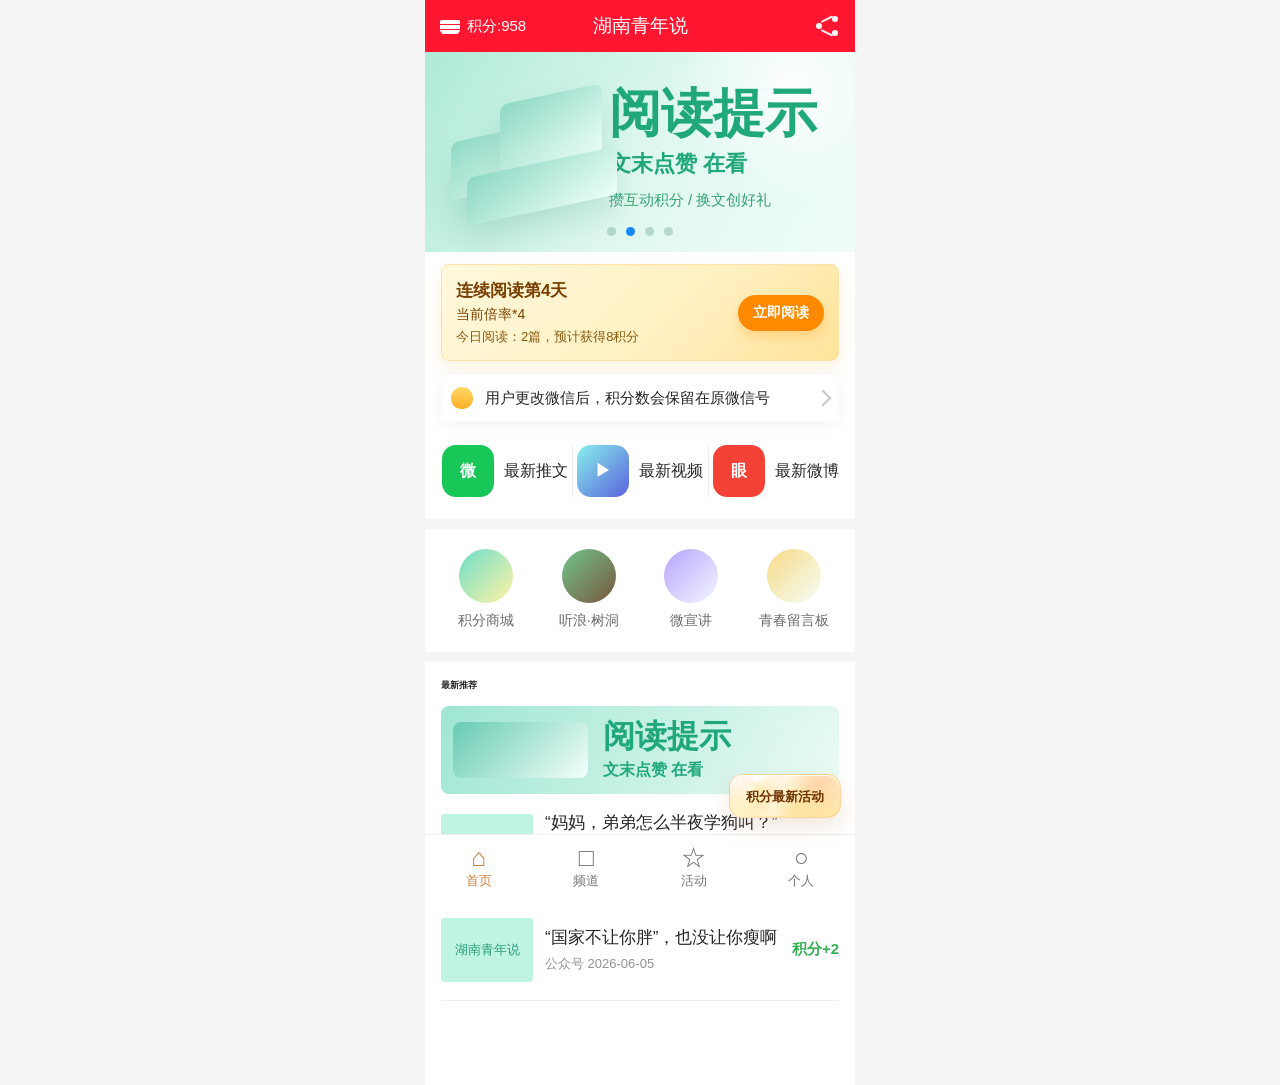
==== commit f8b50f9a: "Add files via upload" ====
--- a/index.html
+++ b/index.html
@@ -73,7 +73,7 @@
       <section class="feature-grid" aria-label="频道入口">
         <a href="#">
           <span class="round-img img-one"></span>
-          <span>补给站</span>
+          <span>积分商城</span>
         </a>
         <a href="./tinglang-treehole.html">
           <span class="round-img img-two"></span>
@@ -152,7 +152,7 @@
         <p class="modal-kicker">湖南青年说</p>
         <h2 id="share-title">分享有礼</h2>
         <p class="modal-message">当日第一次分享并有1位以上好友阅读，即可获得5积分</p>
-        <button class="modal-action" type="button">立即分享</button>
+        <a class="modal-action" href="./share-landing.html">立即分享</a>
       </section>
     </div>
 
--- a/styles.css
+++ b/styles.css
@@ -283,6 +283,46 @@
   line-height: 1.45;
 }
 
+.activity-mall-guide {
+  position: relative;
+  z-index: 1;
+  display: flex;
+  align-items: center;
+  justify-content: space-between;
+  gap: 10px;
+  margin-top: 14px;
+  padding: 10px 10px 10px 12px;
+  border: 1px solid rgba(36, 177, 127, 0.18);
+  border-radius: 10px;
+  background: rgba(255, 255, 255, 0.62);
+  backdrop-filter: blur(10px);
+}
+
+.activity-mall-guide small {
+  color: #3f6658;
+  font-size: 12px;
+  line-height: 1.35;
+}
+
+.activity-mall-guide a {
+  flex: 0 0 auto;
+  padding: 8px 10px;
+  color: #fff;
+  font-size: 12px;
+  font-weight: 800;
+  border-radius: 8px;
+  background: #24b17f;
+  box-shadow: 0 8px 16px rgba(36, 177, 127, 0.2);
+  transition:
+    transform 180ms var(--ease-pop),
+    box-shadow 180ms ease;
+}
+
+.activity-mall-guide a:active {
+  transform: scale(0.96);
+  box-shadow: 0 4px 10px rgba(36, 177, 127, 0.16);
+}
+
 .activity-rules {
   display: grid;
   gap: 10px;
@@ -332,6 +372,33 @@
   line-height: 1.5;
 }
 
+.rule-notes {
+  display: grid;
+  gap: 5px;
+  margin: 7px 0 0;
+  padding: 0;
+  list-style: none;
+}
+
+.rule-notes li {
+  position: relative;
+  padding-left: 11px;
+  color: #5f6f68;
+  font-size: 11px;
+  line-height: 1.42;
+}
+
+.rule-notes li::before {
+  content: "";
+  position: absolute;
+  left: 0;
+  top: 8px;
+  width: 4px;
+  height: 4px;
+  border-radius: 50%;
+  background: #24b17f;
+}
+
 .multiplier-table {
   display: grid;
   grid-template-columns: repeat(3, minmax(0, 1fr));
@@ -364,6 +431,50 @@
   font-weight: 800;
 }
 
+.multiplier-table-detail {
+  display: grid;
+  grid-template-columns: 1fr;
+  gap: 0;
+  overflow: hidden;
+  border: 1px solid rgba(32, 37, 34, 0.08);
+  border-radius: 9px;
+  background: rgba(255, 255, 255, 0.76);
+}
+
+.multiplier-table-detail div {
+  display: grid;
+  grid-template-columns: 1.15fr 1fr 1.15fr;
+  gap: 6px;
+  align-items: center;
+  padding: 8px 10px;
+  text-align: center;
+  border: 0;
+  border-top: 1px solid rgba(32, 37, 34, 0.06);
+  border-radius: 0;
+  background: transparent;
+}
+
+.multiplier-table-detail .table-head {
+  border-top: 0;
+  background: rgba(36, 177, 127, 0.08);
+}
+
+.multiplier-table-detail span {
+  color: #6b7672;
+  font-size: 11px;
+}
+
+.multiplier-table-detail strong,
+.multiplier-table-detail b {
+  color: #202522;
+  font-size: 13px;
+  line-height: 1;
+}
+
+.multiplier-table-detail b {
+  color: #24b17f;
+}
+
 .activity-note {
   margin: 0 16px 14px;
   padding: 13px 14px;
@@ -395,6 +506,148 @@
   border-radius: var(--radius-sm);
   background: #24b17f;
   box-shadow: 0 10px 20px rgba(36, 177, 127, 0.18);
+}
+
+.share-landing-page {
+  background:
+    radial-gradient(circle at 14% 0%, rgba(255, 23, 49, 0.08), transparent 26%),
+    radial-gradient(circle at 96% 16%, rgba(36, 177, 127, 0.14), transparent 28%),
+    #f7f8f8;
+}
+
+.share-landing-hero {
+  position: relative;
+  overflow: hidden;
+  margin: 14px 16px 12px;
+  padding: 22px 18px;
+  color: #1f4036;
+  border: 1px solid rgba(36, 177, 127, 0.18);
+  border-radius: var(--radius-md);
+  background:
+    radial-gradient(circle at 88% 12%, rgba(255, 255, 255, 0.98) 0 12%, transparent 13%),
+    linear-gradient(135deg, rgba(235, 255, 246, 0.94), rgba(255, 255, 255, 0.92));
+  box-shadow: 0 12px 30px rgba(20, 30, 26, 0.08);
+}
+
+.share-landing-hero::after {
+  content: "";
+  position: absolute;
+  right: -22px;
+  bottom: -34px;
+  width: 120px;
+  height: 120px;
+  border: 1px solid rgba(36, 177, 127, 0.13);
+  border-radius: 34px;
+  transform: rotate(18deg);
+}
+
+.share-landing-hero p,
+.share-landing-hero h2,
+.share-landing-hero span {
+  position: relative;
+  z-index: 1;
+}
+
+.share-landing-hero p {
+  margin: 0;
+  color: #24b17f;
+  font-size: 12px;
+  font-weight: 800;
+}
+
+.share-landing-hero h2 {
+  max-width: 290px;
+  margin: 9px 0 8px;
+  font-size: 25px;
+  line-height: 1.22;
+}
+
+.share-landing-hero span {
+  display: block;
+  max-width: 286px;
+  color: #5c756a;
+  font-size: 13px;
+  line-height: 1.45;
+}
+
+.share-register-card {
+  margin: 0 16px 12px;
+  padding: 18px 16px;
+  border: 1px solid rgba(32, 37, 34, 0.08);
+  border-radius: var(--radius-md);
+  background: rgba(255, 255, 255, 0.96);
+  box-shadow: 0 10px 26px rgba(24, 44, 56, 0.08);
+}
+
+.invite-badge {
+  display: inline-flex;
+  padding: 5px 9px;
+  color: var(--red);
+  font-size: 12px;
+  font-weight: 800;
+  border-radius: 999px;
+  background: rgba(255, 23, 49, 0.08);
+}
+
+.share-register-card h2 {
+  margin: 12px 0 8px;
+  color: #202522;
+  font-size: 20px;
+  line-height: 1.25;
+}
+
+.share-register-card p {
+  margin: 0;
+  color: #6b7672;
+  font-size: 13px;
+  line-height: 1.55;
+}
+
+.register-action {
+  display: flex;
+  align-items: center;
+  justify-content: center;
+  height: 44px;
+  margin-top: 16px;
+  color: #fff;
+  font-weight: 800;
+  border-radius: var(--radius-sm);
+  background: #24b17f;
+  box-shadow: 0 10px 20px rgba(36, 177, 127, 0.18);
+  transition:
+    transform 180ms var(--ease-pop),
+    box-shadow 180ms ease;
+}
+
+.register-action:active {
+  transform: scale(0.98);
+  box-shadow: 0 5px 12px rgba(36, 177, 127, 0.14);
+}
+
+.share-benefit-grid {
+  display: grid;
+  gap: 8px;
+  margin: 0 16px 14px;
+}
+
+.share-benefit-grid article {
+  padding: 13px 14px;
+  border: 1px solid rgba(32, 37, 34, 0.08);
+  border-radius: 12px;
+  background: rgba(255, 255, 255, 0.94);
+}
+
+.share-benefit-grid strong {
+  display: block;
+  color: #202522;
+  font-size: 15px;
+}
+
+.share-benefit-grid span {
+  display: block;
+  margin-top: 4px;
+  color: #7a8580;
+  font-size: 12px;
 }
 
 .page-share {
@@ -1738,6 +1991,39 @@
   font-size: 13px;
 }
 
+.wave-title-card p {
+  color: #29483f;
+  font-weight: 800;
+}
+
+.wave-guide-list {
+  display: grid;
+  gap: 7px;
+  margin: 10px 0 0;
+  padding: 0;
+  list-style: none;
+}
+
+.wave-guide-list li {
+  position: relative;
+  padding-left: 16px;
+  color: #5f6f68;
+  font-size: 12px;
+  line-height: 1.45;
+}
+
+.wave-guide-list li::before {
+  content: "";
+  position: absolute;
+  left: 1px;
+  top: 8px;
+  width: 5px;
+  height: 5px;
+  border-radius: 50%;
+  background: #24b17f;
+  box-shadow: 0 0 0 4px rgba(36, 177, 127, 0.1);
+}
+
 .wave-topic-card,
 .wave-archive-card {
   margin: 0 16px 12px;
